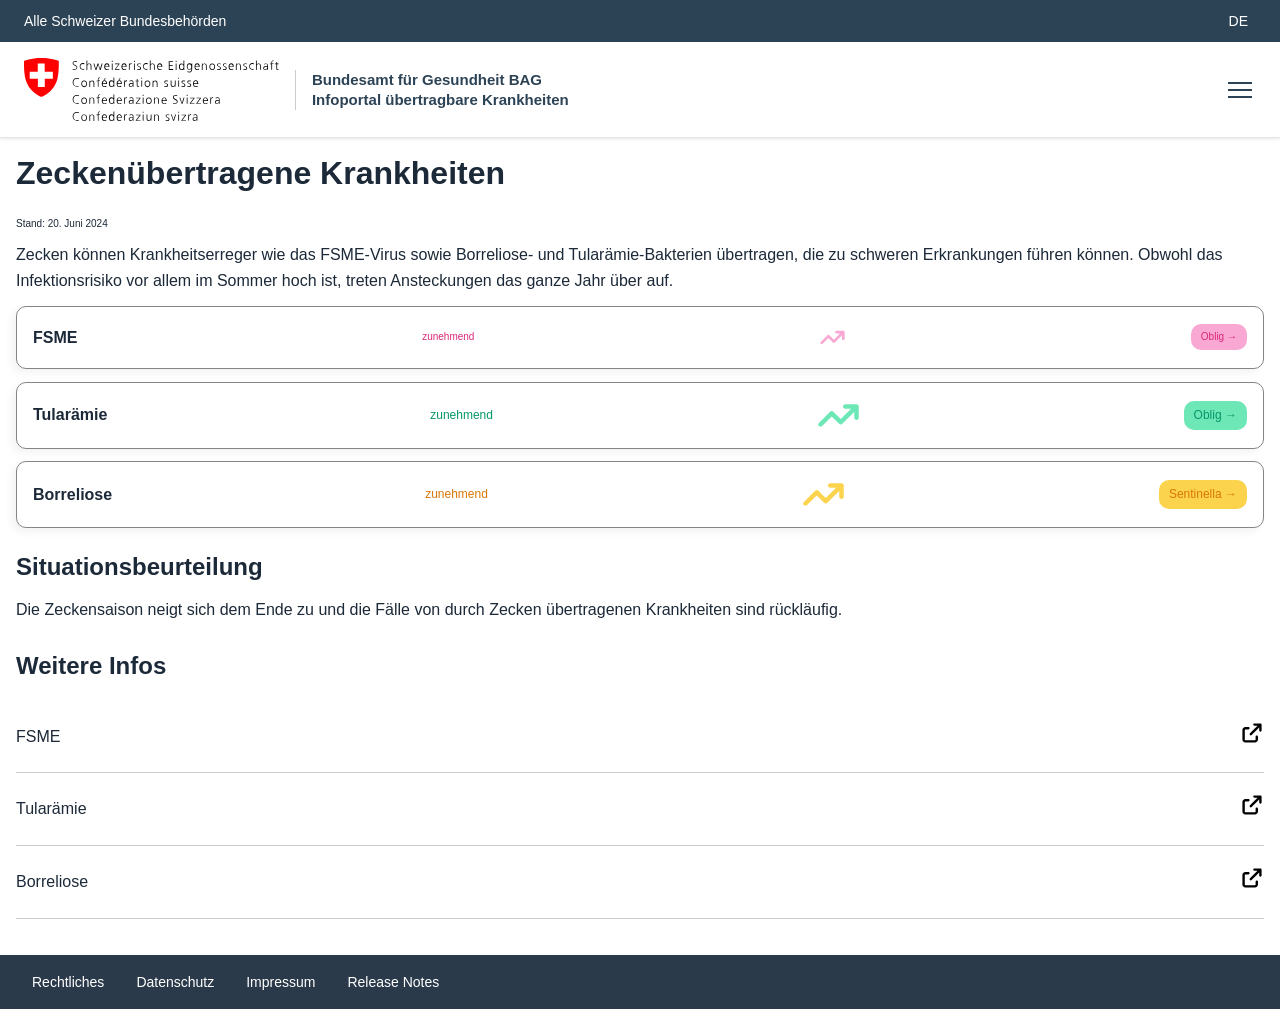
==== docs/index.html @ 5df4f05d "änderungen klassen wegen Schriftgrössen Titel etc." ====
<!doctype html>
<html lang="en">
  <head>
    <meta charset="UTF-8" />
    <meta name="viewport" content="width=device-width, initial-scale=1.0" />
    <title>BAG-Infoportal übertragbare Krankheiten</title>
    <link rel="stylesheet" href="style.css" />

    <script src="js/p5.min.js"></script>
    <script src="js/d3.min.js"></script>
    
  </head>
  <body>
  <header class="site-header">
    <!-- Dunkelblaue obere Leiste -->
    <div class="top-bar">
      <div class="top-bar-left">
        <span>Alle Schweizer Bundesbehörden</span>
        <i class="fa-solid fa-chevron-down"></i>
      </div>
      <div class="top-bar-right">
        <span>DE</span>
        <i class="fa-solid fa-chevron-down"></i>
      </div>
    </div>

    <!-- Weiße Haupt-Headerleiste -->
    <div class="main-bar">
      <a href="#" class="brand-container">
       <img src="SVG/BundLogo.svg" alt="Bundeslogo" class="logo-desktop"/>
      <img src="SVG/BundLogo-mobile.svg" alt="Bundeslogo" class="logo-mobile"/>
        <div class="brand-divider"></div>

       <div class="brand-text">
  <span class="brand-title">
    <span class="full-text">Bundesamt für Gesundheit BAG</span>
    <span class="short-text">BAG</span>
  </span>
  <span class="brand-subtitle">
    <span class="full-text">Infoportal übertragbare Krankheiten</span>
    <span class="short-text">IDD</span>
  </span>
</div>
      </a>

      <!-- Menü-Button (Burger-Icon) -->
      <button class="menu-button" aria-label="Menü öffnen">
        <i class="fa-solid fa-bars"></i>
      </button>
    </div>
  </header>

  <!-- Hauptinhalt -->
  <section class="Hauptinhalt">
    <div class="Titel">
      Zeckenübertragene Krankheiten
    </div>

      <span class="Label">Stand: 20. Juni 2024</span>
<!-- 1.> Abschnitt Zeckentext-->
      <div>
        <p>
          Zecken können Krankheitserreger wie das FSME-Virus sowie Borreliose-
          und Tularämie-Bakterien übertragen, die zu schweren Erkrankungen
          führen können. Obwohl das Infektionsrisiko vor allem im Sommer hoch
          ist, treten Ansteckungen das ganze Jahr über auf.
        </p>
</div>

<!-- Buttons für die Krankheiten -->
<div class="Buttons-Krankheiten">
  
<!-- BUTTON 1: FSME -->
<div 
  class="ButtonsK"
  onclick="window.location.href='FSME.html'"
>

  <div class="Lauftext-bold">
    FSME
  </div>

  <div class="Bennenung-Trend-FSME">
    zunehmend
  </div>

 <div class="Trend-Icon-FSME">
  <svg xmlns="http://www.w3.org/2000/svg" viewBox="0 0 640 640" fill="currentColor" class="trend-arrow">
    <path d="M416 224C398.3 224 384 209.7 384 192C384 174.3 398.3 160 416 160L576 160C593.7 160 608 174.3 608 192L608 352C608 369.7 593.7 384 576 384C558.3 384 544 369.7 544 352L544 269.3L374.6 438.7C362.1 451.2 341.8 451.2 329.3 438.7L224 333.3L86.6 470.6C74.1 483.1 53.8 483.1 41.3 470.6C28.8 458.1 28.8 437.8 41.3 425.3L201.3 265.3C213.8 252.8 234.1 252.8 246.6 265.3L352 370.7L498.7 224L416 224z"/>
  </svg>
</div>

  <!-- Kleiner Button für externes Meldesystem -->
  <a
    href="https://www.idd.bag.admin.ch/de/survey-systems/oblig"
    target="_blank"
    class="Meldesystem-FSME"
    onclick="event.stopPropagation();"
  >
    <span>Oblig</span>
    <span class="Pfeil">→</span>
  </a>

</div>

<!-- Button 2: Tularämie -->

<div 
  class="ButtonsK"
  onclick="window.location.href='Tularaemie.html'"
>

  <div class="Lauftext-bold">
    Tularämie
  </div>

  <div class="Bennenung-Trend-Tularaemie">
    zunehmend
  </div>

 <div class="Trend-Icon-Tularaemie">
  <svg xmlns="http://www.w3.org/2000/svg" viewBox="0 0 640 640" fill="currentColor" class="trend-arrow">
    <path d="M416 224C398.3 224 384 209.7 384 192C384 174.3 398.3 160 416 160L576 160C593.7 160 608 174.3 608 192L608 352C608 369.7 593.7 384 576 384C558.3 384 544 369.7 544 352L544 269.3L374.6 438.7C362.1 451.2 341.8 451.2 329.3 438.7L224 333.3L86.6 470.6C74.1 483.1 53.8 483.1 41.3 470.6C28.8 458.1 28.8 437.8 41.3 425.3L201.3 265.3C213.8 252.8 234.1 252.8 246.6 265.3L352 370.7L498.7 224L416 224z"/>
  </svg>
</div>

  <!-- Kleiner Button für externes Meldesystem -->
  <a
    href="https://www.idd.bag.admin.ch/de/survey-systems/oblig"
    target="_blank"
    class="Meldesystem-Tularaemie"
    onclick="event.stopPropagation();"
  >
    <span>Oblig</span>
    <span class="Pfeil">→</span>
  </a>



</div>
<!-- Button 3: Borreliose -->
<div 
  class="ButtonsK"
  onclick="window.location.href='FSME.html'"
>

  <div class="Lauftext-bold">
    Borreliose
  </div>

  <div class="Bennenung-Trend-Borreliose"">
    zunehmend
  </div>

 <div class="Trend-Icon-Borreliose">
  <svg xmlns="http://www.w3.org/2000/svg" viewBox="0 0 640 640" fill="currentColor" class="trend-arrow">
    <path d="M416 224C398.3 224 384 209.7 384 192C384 174.3 398.3 160 416 160L576 160C593.7 160 608 174.3 608 192L608 352C608 369.7 593.7 384 576 384C558.3 384 544 369.7 544 352L544 269.3L374.6 438.7C362.1 451.2 341.8 451.2 329.3 438.7L224 333.3L86.6 470.6C74.1 483.1 53.8 483.1 41.3 470.6C28.8 458.1 28.8 437.8 41.3 425.3L201.3 265.3C213.8 252.8 234.1 252.8 246.6 265.3L352 370.7L498.7 224L416 224z"/>
  </svg>
</div>

  <!-- Kleiner Button für externes Meldesystem -->
  <a
    href="https://www.idd.bag.admin.ch/de/survey-systems/sentinella"
    target="_blank"
    class="Meldesystem-Borreliose"
    onclick="event.stopPropagation();"
  >
    <span>Sentinella</span>
    <span class="Pfeil">→</span>
  </a>


</div>
     

      <!-- 2. Abschnitt Situationsbeurteilung -->
<section>
        <div class="Untertitel">Situationsbeurteilung</div>
         <p>
          Die Zeckensaison neigt sich dem Ende zu und die Fälle von durch Zecken übertragenen Krankheiten sind rückläufig.
        </p>
      </section>
 <div class="Untertitel">Weitere Infos</div>
      <!-- 3. Abschnitt Weitere Infos -->
      <section id="content">
      
      <a href="https://www.bag.admin.ch/de/fruehsommer-meningoenzephalitis-fsme">
  <div class="KrankheitLink">
    <div>FSME</div>
    <div>  <svg viewBox="0 0 640 640">
        <path d="M384 64C366.3 64 352 78.3 352 96C352 113.7 366.3 128 384 128L466.7 128L265.3 329.4C252.8 341.9 252.8 362.2 265.3 374.7C277.8 387.2 298.1 387.2 310.6 374.7L512 173.3L512 256C512 273.7 526.3 288 544 288C561.7 288 576 273.7 576 256L576 96C576 78.3 561.7 64 544 64L384 64zM144 160C99.8 160 64 195.8 64 240L64 496C64 540.2 99.8 576 144 576L400 576C444.2 576 480 540.2 480 496L480 416C480 398.3 465.7 384 448 384C430.3 384 416 398.3 416 416L416 496C416 504.8 408.8 512 400 512L144 512C135.2 512 128 504.8 128 496L128 240C128 231.2 135.2 224 144 224L224 224C241.7 224 256 209.7 256 192C256 174.3 241.7 160 224 160L144 160z"/>
    </svg></div>
  </div>
</a>

<div class="Trennlinie"></div>

        <a href="https://www.bag.admin.ch/de/tularaemie-hasenpest">
  <div class="KrankheitLink">
    <div>Tularämie</div>
    <div>  <svg viewBox="0 0 640 640">
        <path d="M384 64C366.3 64 352 78.3 352 96C352 113.7 366.3 128 384 128L466.7 128L265.3 329.4C252.8 341.9 252.8 362.2 265.3 374.7C277.8 387.2 298.1 387.2 310.6 374.7L512 173.3L512 256C512 273.7 526.3 288 544 288C561.7 288 576 273.7 576 256L576 96C576 78.3 561.7 64 544 64L384 64zM144 160C99.8 160 64 195.8 64 240L64 496C64 540.2 99.8 576 144 576L400 576C444.2 576 480 540.2 480 496L480 416C480 398.3 465.7 384 448 384C430.3 384 416 398.3 416 416L416 496C416 504.8 408.8 512 400 512L144 512C135.2 512 128 504.8 128 496L128 240C128 231.2 135.2 224 144 224L224 224C241.7 224 256 209.7 256 192C256 174.3 241.7 160 224 160L144 160z"/>
    </svg></div>
  </div>
</a>

        <div class="Trennlinie"></div>


        <a href="https://www.bag.admin.ch/de/borreliose">
  <div class="KrankheitLink">
    <div>Borreliose</div>
    <div>  <svg viewBox="0 0 640 640">
        <path d="M384 64C366.3 64 352 78.3 352 96C352 113.7 366.3 128 384 128L466.7 128L265.3 329.4C252.8 341.9 252.8 362.2 265.3 374.7C277.8 387.2 298.1 387.2 310.6 374.7L512 173.3L512 256C512 273.7 526.3 288 544 288C561.7 288 576 273.7 576 256L576 96C576 78.3 561.7 64 544 64L384 64zM144 160C99.8 160 64 195.8 64 240L64 496C64 540.2 99.8 576 144 576L400 576C444.2 576 480 540.2 480 496L480 416C480 398.3 465.7 384 448 384C430.3 384 416 398.3 416 416L416 496C416 504.8 408.8 512 400 512L144 512C135.2 512 128 504.8 128 496L128 240C128 231.2 135.2 224 144 224L224 224C241.7 224 256 209.7 256 192C256 174.3 241.7 160 224 160L144 160z"/>
    </svg></div>
  </div>
</a>

        <div class="Trennlinie"></div>
      </section>

</section>

<footer class="footer">
  <span>Rechtliches</span>
  <span>Datenschutz</span>
  <span>Impressum</span>
  <span>Release Notes</span>
</footer>

  </body>
</html>
---- docs/style.css ----
:root {
  --schriftfarbe-bag: #1c2938;
  --schriftfarbe-bag-link: #4c1d95;
  --farbe-fsme: #db2777;
  --farbe-fsme-hell: #f9a8d4;
  --farbe-tularaemie: #059669;
  --farbe-tularaemie-hell: #6ee7b7;
  --farbe-borreliose: #d97706;
  --farbe-borreliose-hell: #fcd34d;
}

* {
  box-sizing: border-box;
}

body {
  font-family: noto-sans, sans-serif;
  margin: 0rem;
  padding: 0;
  color: #1c2938;
  background-color: #ffffff;
  text-decoration: none;
  line-height: 1.6;
}
.Hauptinhalt {
  margin: 1rem;
}

.Titel {
  font-size: 2rem;
  font-weight: bold;
  color: var(--schriftfarbe-bag);
  margin-bottom: 1rem;
  margin-top: 1rem;
  line-height: 1.2;
}

.Untertitel {
  font-size: 1.5rem;
  font-weight: bold;
  color: var(--schriftfarbe-bag);
  margin-bottom: 1rem;
  margin-top: 1rem;
  line-height: 1.2;
}
p {
  font-size: 1rem;
  color: var(--schriftfarbe-bag);
  margin-top: 0.5rem;
  margin-bottom: 0.5rem;
  line-height: 1.6;
}

.Lauftext-bold {
  font-size: 1rem;
  font-weight: bold;
  color: var(--schriftfarbe-bag);
  margin-top: 0.5rem;
  margin-bottom: 0.5rem;
}

.Label {
  font-size: 0.625rem;
  color: var(--schriftfarbe-bag);
  margin-top: 0.5rem;
  margin-bottom: 0.5rem;
}

.Untertitel-row {
  display: flex;
  align-items: center;
  gap: 10px;
  margin-top: 1rem;
}

.site-header {
  display: contents;
}

/* --- TOP BAR (Dunkelblau) --- */
.top-bar {
  background-color: #2c4356; /* Schweizer Bund-Dunkelblau */
  color: #ffffff;
  padding: 10px 24px;
  display: flex;
  justify-content: space-between;
  align-items: center;
  font-size: 14px;
}

.top-bar-left,
.top-bar-right {
  display: flex;
  align-items: center;
  cursor: pointer;
  user-select: none;
}

.top-bar-left:hover,
.top-bar-right:hover {
  opacity: 0.9;
}

.top-bar span {
  margin-right: 8px;
}

.top-bar i {
  font-size: 12px;
}

/* --- MAIN NAVIGATION BAR (Weiss) --- */
.main-bar {
  position: sticky;
  top: 0;
  z-index: 20;
  width: 100%;
  display: flex;
  justify-content: space-between;
  align-items: center;
  padding: 16px 24px;
  background-color: #ffffff;
  border-bottom: 1px solid #e5e5e5;
  box-shadow: 0 1px 3px rgba(0, 0, 0, 0.1);
}

.brand-container {
  display: flex;
  align-items: center;
  text-decoration: none;
  color: #2c4356;
}

.brand-container img {
  height: 7vh;
}

/* Standard (Desktop): Mobile-Logo ausblenden */
.logo-mobile {
  display: none;
}

.logo-desktop {
  display: block; /* oder inline-block */
}

/* Mobile Ansicht (unter 768px) */
@media (max-width: 768px) {
  .logo-desktop {
    display: none; /* Desktop-Logo ausblenden */
  }

  .logo-mobile {
    display: block; /* Mobile-Logo einblenden */
  }
}

/* Trennlinie neben dem Wappen */
.brand-divider {
  width: 1px;
  height: 40px;
  background-color: #cccccc;
  margin: 0 16px;
}

/* Textbereich (Titel & Untertitel) */
.brand-text {
  display: flex;
  flex-direction: column;
}

.brand-title {
  font-weight: 700;
  font-size: 15px;
  line-height: 1.2;
  color: #2c4356;
}

.brand-subtitle {
  font-weight: 700;
  font-size: 15px;
  line-height: 1.2;
  color: #2c4356;
  margin-top: 2px;
}

/* Standard (Desktop): Kurzer Text ist versteckt */
.short-text {
  display: none;
}

/* Mobile Ansicht (z.B. Bildschirmbreite bis 768px) */
@media (max-width: 768px) {
  .full-text {
    display: none; /* Langer Text wird ausgeblendet */
  }

  .short-text {
    display: inline; /* Kurzer Text wird eingeblendet */
  }
}

/* Hamburger Menü Icon */
.menu-button {
  background: none;
  border: none;
  cursor: pointer;
  color: #2c4356;
  font-size: 24px;
  padding: 4px;
  display: flex;
  align-items: center;
  justify-content: center;
}

.menu-button:hover {
  opacity: 0.7;
}

.menu-button i {
  display: block;
  position: relative;
  width: 24px;
  height: 2px;
  background-color: currentColor;
  font-size: 0;
}

.menu-button i::before,
.menu-button i::after {
  content: "";
  position: absolute;
  left: 0;
  width: 24px;
  height: 2px;
  background-color: currentColor;
}

.menu-button i::before {
  top: -7px;
}

.menu-button i::after {
  top: 7px;
}

/* Responsive Anpassung für kleinere Bildschirme */
@media (max-width: 600px) {
  .top-bar {
    font-size: 12px;
    padding: 8px 12px;
  }

  .main-bar {
    padding: 12px;
  }

  .brand-title,
  .brand-subtitle {
    font-size: 13px;
  }

  .brand-divider {
    margin: 0 10px;
    height: 32px;
  }

  .navigation-top {
    top: calc(7vh + 24px);
  }
}

.Buttons-Krankheiten {
  display: flex;
  flex-direction: column; /* Vertikale Ausrichtung (untereinander) */
  gap: 0.5vh; /* Abstand zwischen den einzelnen Buttons */
}

/* Button: Ordnet die divs INNERHALB des Buttons NEBENEINANDER an */
.ButtonsK {
  display: flex; /* Nebeneinander für die Inhalte im Button */
  flex-direction: row;
  align-items: center; /* Vertikal zentrieren */
  justify-content: space-between; /* Abstand zwischen den Elementen */

  padding: 10px 16px;
  margin-bottom: 0.25rem;
  margin-top: 0.25rem;
  cursor: pointer;
  border: 0.5px solid #858585;
  background-color: #ffffff;
  border-radius: 10px;
  box-shadow: -4px 4px 10px 0 rgba(0, 0, 0, 0.05);
  transition:
    background-color 0.3s ease,
    box-shadow 0.3s ease; /* Sanfte Animation beim Hover */
}

.ButtonsK:hover {
  background-color: #f0f0f0; /* Hellerer Hintergrund beim Hover */
  box-shadow: -4px 4px 15px 0 rgba(0, 0, 0, 0.1); /* Leicht verstärkter Schatten beim Hover */
}

.Bennenung-Trend-FSME {
  color: var(--farbe-fsme);
  font-size: 0.625rem;
}

.Trend-Icon-FSME {
  color: var(--farbe-fsme-hell);
  height: 3vh;
  width: 3vh;
}

.Meldesystem-FSME {
  color: var(--farbe-fsme);
  font-size: 0.625rem;
  background-color: var(--farbe-fsme-hell);
  border-radius: 10px;
  padding: 5px 10px;
  border: none;
  cursor: pointer;
  transition: transform 0.3s ease; /* Sanfte Animation beim Hover */
}

.Meldesystem-FSME:hover {
  transform: scale(1.05); /* Vergrößert den Button leicht beim Hover */
}

.Krankheit-Tularaemie {
  color: schriftfarbe-bag;
  font-weight: bold;
}

.Bennenung-Trend-Tularaemie {
  color: var(--farbe-tularaemie);
  font-weight: lighter;
  font-size: 0.75rem;
}

.Trend-Icon-Tularaemie {
  color: var(--farbe-tularaemie-hell);
  height: 5vh;
  width: 5vh;
}

.Meldesystem-Tularaemie {
  color: var(--farbe-tularaemie);
  font-weight: lighter;
  font-size: 0.75rem;
  background-color: var(--farbe-tularaemie-hell);
  border-radius: 10px;
  padding: 5px 10px;
  border: none;
  cursor: pointer;
  transition: transform 0.3s ease; /* Sanfte Animation beim Hover */
}

.Meldesystem-Tularaemie:hover {
  transform: scale(1.05); /* Vergrößert den Button leicht beim Hover */
}

.Krankheit-Borreliose {
  color: schriftfarbe-bag;
  font-weight: bold;
}

.Bennenung-Trend-Borreliose {
  color: var(--farbe-borreliose);
  font-weight: lighter;
  font-size: 0.75rem;
}

.Trend-Icon-Borreliose {
  color: var(--farbe-borreliose-hell);
  height: 5vh;
  width: 5vh;
}

.Meldesystem-Borreliose {
  color: var(--farbe-borreliose);
  font-weight: lighter;
  font-size: 0.75rem;
  background-color: var(--farbe-borreliose-hell);
  border-radius: 10px;
  padding: 5px 10px;
  border: none;
  cursor: pointer;
  transition: transform 0.3s ease; /* Sanfte Animation beim Hover */
}

.Meldesystem-Borreliose:hover {
  transform: scale(1.05); /* Vergrößert den Button leicht beim Hover */
}

#content {
  margin-top: 20px;
  padding: 0px;
  /*background-color: #ffffff;*/
  /* border: 1px solid #ccc;*/
  border-radius: 6px;
}

#contentInfos {
  margin-top: 20px;
  padding: 10px;
  background-color: #ffffff;
  border: 1px solid #ccc;
  border-radius: 6px;
}

.KrankheitLink {
  color: #1c2938;
  display: flex;
  align-items: center;
  justify-content: space-between;
  transition: transform 0.3s ease;
}

.KrankheitLink:hover {
  font-weight: bold;
  transform: scale(1.01); /* Vergrößert den Link leicht beim Hover */
}

a {
  text-decoration: none;
  color: inherit; /* Erbt die Farbe des übergeordneten Elements */
}

.KrankheitLink svg {
  width: 24px;
  height: 24px;
  color: var(--schriftfarbe-bag-link); /* Standardfarbe für das SVG */
}

.Trennlinie {
  border-top: 1px solid #ccc;
  margin: 20px 0;
}

.TitelButton {
  font-size: 1.2rem;
  font-weight: bold;
  color: aqua;
}

.footer {
  background-color: #2b3a4a; /* Dunkelblau/Grau wie auf dem Bild */
  color: #ffffff; /* Weiße Schrift */
  display: flex;
  flex-wrap: wrap;
  justify-content: flex-start; /* Oder 'center' für mittige Ausrichtung */
  gap: 32px; /* Abstand zwischen den Texten */
  padding: 16px 32px; /* Innenabstand oben/unten und links/rechts */
  font-family: sans-serif;
  font-size: 14px;
}

.navigation-top {
  position: sticky;
  top: 80px;
  z-index: 10;
  background-color: #ffffff;
  color: var(--schriftfarbe-bag);
  box-shadow: 0px 8px 10px -5px rgba(188, 185, 185, 0.3);
  padding: 10px 24px;
  margin-left: -1rem;
  margin-right: -1rem;
  display: flex;
  justify-content: space-between;
  align-items: center;
  font-size: 1rem;
  cursor: pointer;
}

.navigation-top svg {
  width: 24px;
  height: 24px;
  rotate: -90deg; /* Dreht den Pfeil um 90 Grad */
  color: var(--schriftfarbe-bag);
}

.FSME-active {
  display: flex;
  gap: 16px;
  color: var(--farbe-fsme);
  padding: 10px 20px;
  border-bottom: 2px solid var(--farbe-fsme);
}

.Tularaemie-active {
  display: flex;
  gap: 16px;
  color: var(--farbe-tularaemie);
  padding: 10px 20px;
  border-bottom: 2px solid var(--farbe-tularaemie);
}

.Borreliose-active {
  display: flex;
  gap: 16px;
  color: var(--farbe-borreliose);
  padding: 10px 20px;
  border-bottom: 2px solid var(--farbe-borreliose);
}

.Linkkrankheit {
  text-decoration: none;
  transition: color 0.3s ease;
}

.Link {
  color: var(--schriftfarbe-bag-link);
  text-decoration: underline;
  transition: color 0.3s ease;
}

.Link:hover {
  transform: scale(1.05); /* Vergrößert den Link leicht beim Hover */
}
/* Container-Kiste */
.info-box {
  display: flex; /* Bringt Bild und Text nebeneinander */
  align-items: center; /* Zentriert Bild und Text vertikal */
  gap: 20px; /* Abstand zwischen Bild und Text */
  font-family: Arial, sans-serif;
  max-width: 500px; /* Maximale Breite der Box */
  padding-top: 20px;
}

/* Bild-Bereich links */
.info-box-image svg {
  width: 30px; /* Anpassen nach Bedarf */
  height: 30px;
  color: var(--farbe-fsme); /* Farbe für das SVG */
  fill: currentColor;
  align-self: flex-start; /* Bild oben ausrichten */
  object-fit: cover;
  border-radius: 4px; /* Leichte Abrundung der Ecken */
  padding: 10px; /* Innenabstand für das Bild */

  display: block;
}

.info-box-image.bg-color-fsme {
  background-color: var(--farbe-fsme-hell); /* Pink */
  border-radius: 4px;
}

.info-box-image.bg-color-tularaemie {
  background-color: var(--farbe-tularaemie); /* Lila */
  border-radius: 4px;
}
.info-box-image.bg-color-borreliose {
  background-color: var(--farbe-borreliose); /* Rosa */
  border-radius: 4px;
}

/* Text-Bereich rechts */
.info-box-content {
  display: flex;
  flex-direction: column; /* Ordnet die 3 Textzeilen untereinander an */
  gap: 4px; /* Abstand zwischen den Textzeilen */
}

/* Zeile 1: Kategoriestext (grau & klein) */
.info-box-content .category {
  font-size: 14px;
  color: #999999;
}

/* Zeile 2: Titel (fett & dunkel) */
.info-box-content .title {
  margin: 0; /* Standart-Abstände des h3 entfernen */
  font-size: 20px;
  font-weight: bold;
  color: #1a2b3c;
}

/* Zeile 3: Beschreibungstext */
.info-box-content .description {
  margin: 0; /* Standart-Abstände des p entfernen */
  font-size: 14px;
  color: #333333;
}

#c_Radial_FSME {
  border: 1px solid magenta;
  width: 350px;
  height: 400px;
}

#c_Karte_FSME {
  border: 1px solid magenta;
  width: 350px;
  height: 680px;
}

#c_AgeGroup_FSME {
  border: 1px solid magenta;
  width: 350px;
  height: 420px;
}

.canvas-full-width {
  box-sizing: border-box;
  width: calc(100% + 2rem);
  margin-left: -1rem;
  margin-right: -1rem;
}

/* Keep every content section inside the page margins on small screens. */
@media (max-width: 600px) {
  .top-bar {
    margin-inline: 0;
  }

  .main-bar {
    width: 100%;
    margin-inline: 0;
  }

  .navigation-top {
    width: calc(100% + 2rem);
    margin-left: -1rem;
    margin-right: -1rem;
  }

  .canvas-full-width {
    width: 100%;
    margin-inline: 0;
  }

  #c_Radial_FSME,
  #c_Karte_FSME,
  #c_AgeGroup_FSME {
    width: 100%;
    max-width: 350px;
  }
}

.canvas-full-width canvas {
  display: block;
  margin: 0 auto;
}

/* style the AGEGROUP slider */
#c_AgeGroup_FSME {
  position: relative;
}

/* position and style the slider */
#c_AgeGroup_FSME input[type="range"] {
  position: absolute;
  left: 35px;
  top: 365px;
  width: 280px;
  height: 5px;
  margin: 0;

  appearance: none;
  -webkit-appearance: none;

  background: #dce5e9;
  border-radius: 5px;
  outline: none;
}

/* style the slider button */
#c_AgeGroup_FSME input[type="range"]::-webkit-slider-thumb {
  appearance: none;
  -webkit-appearance: none;
  width: 18px;
  height: 18px;
  background: #be185d;
  border-radius: 50%;
  cursor: pointer;
}

#c_AgeGroup_FSME input[type="range"]::-moz-range-thumb {
  width: 18px;
  height: 18px;
  background: #be185d;
  border: none;
  border-radius: 50%;
  cursor: pointer;
}

/* style the KARTE slider */
#c_Karte_FSME {
  position: relative;
}

/* position and style the slider */
#c_Karte_FSME input[type="range"] {
  position: absolute;
  left: 35px;
  top: 395px;
  width: 280px;
  height: 5px;
  margin: 0;
  z-index: 0;

  appearance: none;
  -webkit-appearance: none;

  background: #dce5e9;
  border-radius: 5px;
  outline: none;
}

/* style the slider button */
#c_Karte_FSME input[type="range"]::-webkit-slider-thumb {
  appearance: none;
  -webkit-appearance: none;
  width: 18px;
  height: 18px;
  background: #be185d;
  border-radius: 50%;
  cursor: pointer;
}

#c_Karte_FSME input[type="range"]::-moz-range-thumb {
  width: 18px;
  height: 18px;
  background: #0a3c6e;
  border: none;
  border-radius: 50%;
  cursor: pointer;
}

/* hide the lil-gui panel, the year buttons in the chart are used instead */
.lil-gui {
  display: none;
}

.Zeckenbutton {
  display: flex;
  align-items: center;
  justify-content: center;
  border: 0.5px solid rgba(255, 255, 255, 0);
  background-color: #ffffff00;
  border-radius: 10px;
}

.Zeckenbutton:hover {
  transform: scale(1.05); /* Vergrößert den Button leicht beim Hover */
  transition: transform 0.3s ease; /* Sanfte Animation beim Hover */
}

.Zeckenbutton svg {
  width: 130px;
  height: 130px;
}
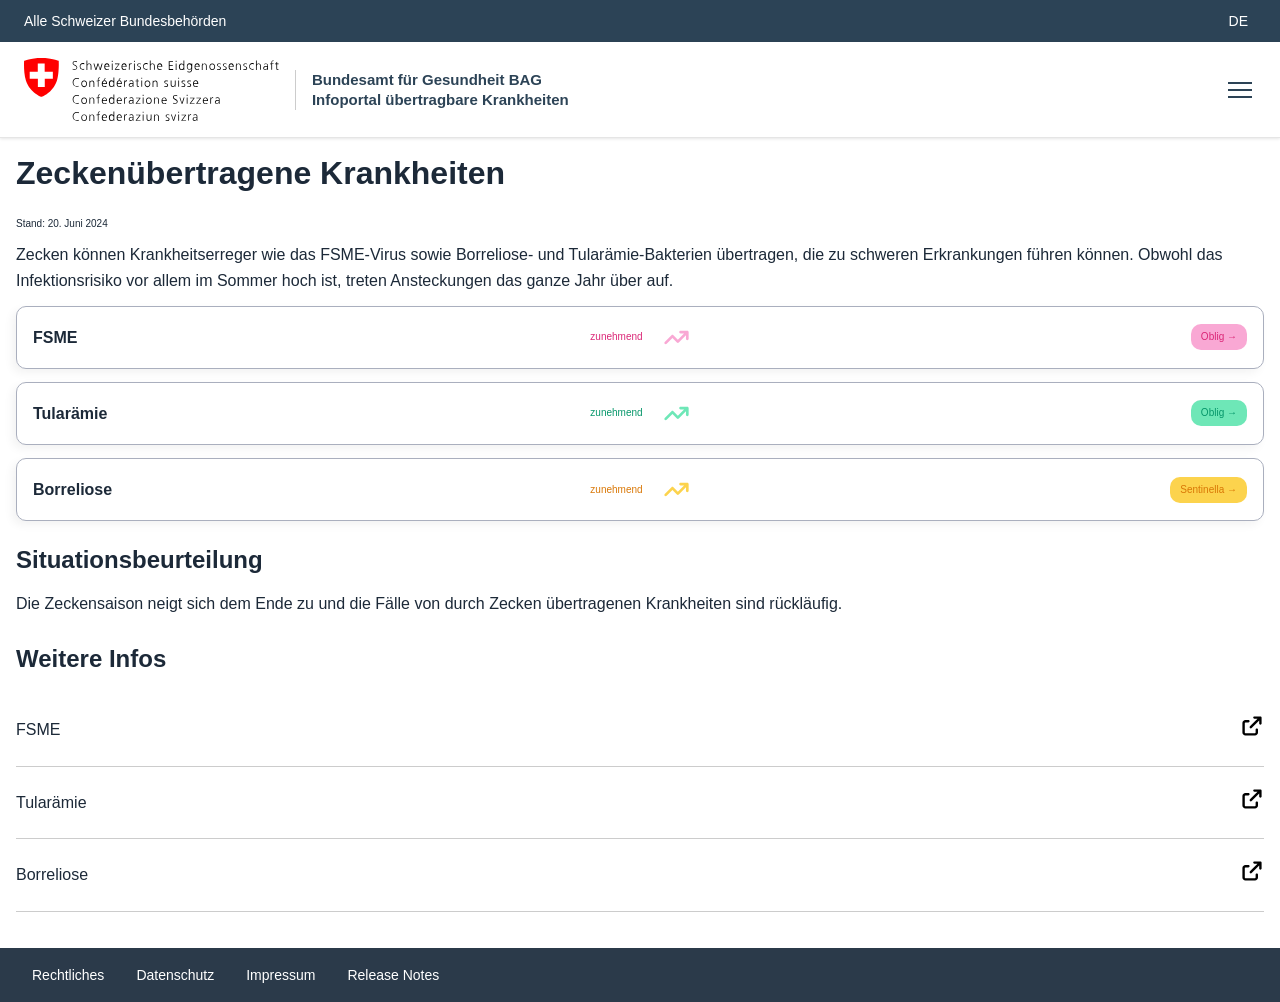
==== commit ecc38a2f: "Buttons Startseite alliniert" ====
--- a/docs/index.html
+++ b/docs/index.html
@@ -80,15 +80,16 @@
     FSME
   </div>
 
-  <div class="Bennenung-Trend-FSME">
-    zunehmend
-  </div>
-
+  <div class="Trendbereich">
+    <div class="Bennenung-Trend-FSME">
+      zunehmend
+    </div>
  <div class="Trend-Icon-FSME">
   <svg xmlns="http://www.w3.org/2000/svg" viewBox="0 0 640 640" fill="currentColor" class="trend-arrow">
     <path d="M416 224C398.3 224 384 209.7 384 192C384 174.3 398.3 160 416 160L576 160C593.7 160 608 174.3 608 192L608 352C608 369.7 593.7 384 576 384C558.3 384 544 369.7 544 352L544 269.3L374.6 438.7C362.1 451.2 341.8 451.2 329.3 438.7L224 333.3L86.6 470.6C74.1 483.1 53.8 483.1 41.3 470.6C28.8 458.1 28.8 437.8 41.3 425.3L201.3 265.3C213.8 252.8 234.1 252.8 246.6 265.3L352 370.7L498.7 224L416 224z"/>
   </svg>
-</div>
+ </div>
+  </div>
 
   <!-- Kleiner Button für externes Meldesystem -->
   <a
@@ -114,15 +115,16 @@
     Tularämie
   </div>
 
-  <div class="Bennenung-Trend-Tularaemie">
-    zunehmend
-  </div>
-
+  <div class="Trendbereich">
+    <div class="Bennenung-Trend-Tularaemie">
+      zunehmend
+    </div>
  <div class="Trend-Icon-Tularaemie">
   <svg xmlns="http://www.w3.org/2000/svg" viewBox="0 0 640 640" fill="currentColor" class="trend-arrow">
     <path d="M416 224C398.3 224 384 209.7 384 192C384 174.3 398.3 160 416 160L576 160C593.7 160 608 174.3 608 192L608 352C608 369.7 593.7 384 576 384C558.3 384 544 369.7 544 352L544 269.3L374.6 438.7C362.1 451.2 341.8 451.2 329.3 438.7L224 333.3L86.6 470.6C74.1 483.1 53.8 483.1 41.3 470.6C28.8 458.1 28.8 437.8 41.3 425.3L201.3 265.3C213.8 252.8 234.1 252.8 246.6 265.3L352 370.7L498.7 224L416 224z"/>
   </svg>
-</div>
+ </div>
+  </div>
 
   <!-- Kleiner Button für externes Meldesystem -->
   <a
@@ -148,15 +150,16 @@
     Borreliose
   </div>
 
-  <div class="Bennenung-Trend-Borreliose"">
-    zunehmend
-  </div>
-
+  <div class="Trendbereich">
+    <div class="Bennenung-Trend-Borreliose">
+      zunehmend
+    </div>
  <div class="Trend-Icon-Borreliose">
   <svg xmlns="http://www.w3.org/2000/svg" viewBox="0 0 640 640" fill="currentColor" class="trend-arrow">
     <path d="M416 224C398.3 224 384 209.7 384 192C384 174.3 398.3 160 416 160L576 160C593.7 160 608 174.3 608 192L608 352C608 369.7 593.7 384 576 384C558.3 384 544 369.7 544 352L544 269.3L374.6 438.7C362.1 451.2 341.8 451.2 329.3 438.7L224 333.3L86.6 470.6C74.1 483.1 53.8 483.1 41.3 470.6C28.8 458.1 28.8 437.8 41.3 425.3L201.3 265.3C213.8 252.8 234.1 252.8 246.6 265.3L352 370.7L498.7 224L416 224z"/>
   </svg>
-</div>
+ </div>
+  </div>
 
   <!-- Kleiner Button für externes Meldesystem -->
   <a
--- a/docs/style.css
+++ b/docs/style.css
@@ -278,22 +278,36 @@
 
 /* Button: Ordnet die divs INNERHALB des Buttons NEBENEINANDER an */
 .ButtonsK {
-  display: flex; /* Nebeneinander für die Inhalte im Button */
-  flex-direction: row;
+  display: grid;
+  grid-template-columns: minmax(0, 1fr) auto minmax(0, 1fr);
   align-items: center; /* Vertikal zentrieren */
-  justify-content: space-between; /* Abstand zwischen den Elementen */
-
+  column-gap: 10px;
   padding: 10px 16px;
   margin-bottom: 0.25rem;
   margin-top: 0.25rem;
   cursor: pointer;
-  border: 0.5px solid #858585;
+  border: 0.1px solid rgba(170, 175, 190, 100);
   background-color: #ffffff;
   border-radius: 10px;
   box-shadow: -4px 4px 10px 0 rgba(0, 0, 0, 0.05);
   transition:
     background-color 0.3s ease,
     box-shadow 0.3s ease; /* Sanfte Animation beim Hover */
+}
+
+.ButtonsK .Lauftext-bold {
+  min-width: 0;
+}
+
+.ButtonsK .Trendbereich {
+  display: flex;
+  align-items: center;
+  gap: 20px;
+  justify-self: center;
+}
+
+.ButtonsK > a {
+  justify-self: end;
 }
 
 .ButtonsK:hover {
@@ -327,27 +341,20 @@
   transform: scale(1.05); /* Vergrößert den Button leicht beim Hover */
 }
 
-.Krankheit-Tularaemie {
-  color: schriftfarbe-bag;
-  font-weight: bold;
-}
-
 .Bennenung-Trend-Tularaemie {
   color: var(--farbe-tularaemie);
-  font-weight: lighter;
-  font-size: 0.75rem;
+  font-size: 0.625rem;
 }
 
 .Trend-Icon-Tularaemie {
   color: var(--farbe-tularaemie-hell);
-  height: 5vh;
-  width: 5vh;
+  height: 3vh;
+  width: 3vh;
 }
 
 .Meldesystem-Tularaemie {
   color: var(--farbe-tularaemie);
-  font-weight: lighter;
-  font-size: 0.75rem;
+  font-size: 0.625rem;
   background-color: var(--farbe-tularaemie-hell);
   border-radius: 10px;
   padding: 5px 10px;
@@ -360,27 +367,20 @@
   transform: scale(1.05); /* Vergrößert den Button leicht beim Hover */
 }
 
-.Krankheit-Borreliose {
-  color: schriftfarbe-bag;
-  font-weight: bold;
-}
-
 .Bennenung-Trend-Borreliose {
   color: var(--farbe-borreliose);
-  font-weight: lighter;
-  font-size: 0.75rem;
+  font-size: 0.625rem;
 }
 
 .Trend-Icon-Borreliose {
   color: var(--farbe-borreliose-hell);
-  height: 5vh;
-  width: 5vh;
+  height: 3vh;
+  width: 3vh;
 }
 
 .Meldesystem-Borreliose {
   color: var(--farbe-borreliose);
-  font-weight: lighter;
-  font-size: 0.75rem;
+  font-size: 0.625rem;
   background-color: var(--farbe-borreliose-hell);
   border-radius: 10px;
   padding: 5px 10px;
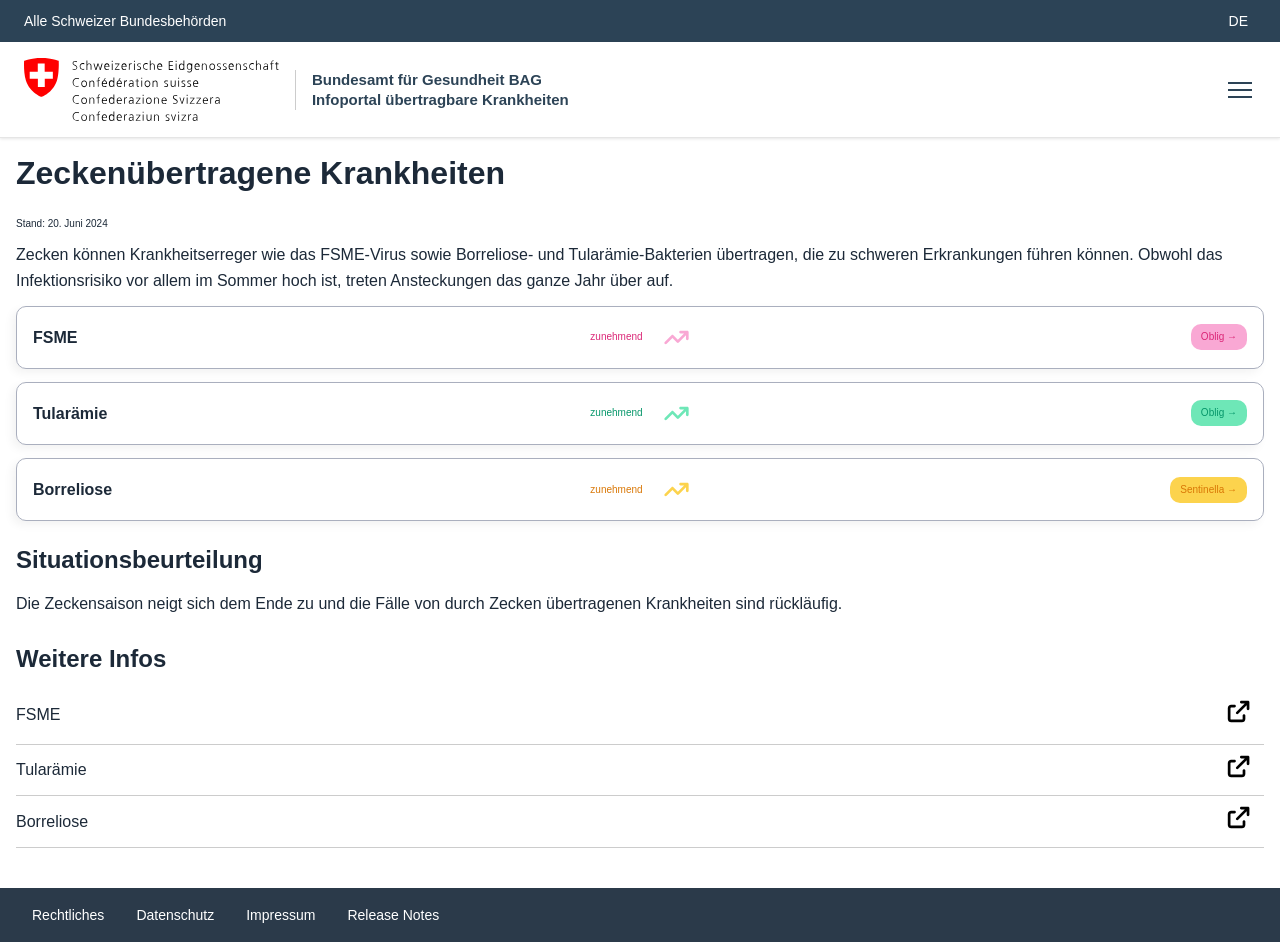
==== commit a277a969: "Weitere Infos Startseite grössen angepasst" ====
--- a/docs/index.html
+++ b/docs/index.html
@@ -185,11 +185,11 @@
       </section>
  <div class="Untertitel">Weitere Infos</div>
       <!-- 3. Abschnitt Weitere Infos -->
-      <section id="content">
+      <section class="content">
       
       <a href="https://www.bag.admin.ch/de/fruehsommer-meningoenzephalitis-fsme">
   <div class="KrankheitLink">
-    <div>FSME</div>
+    <p>FSME</p>
     <div>  <svg viewBox="0 0 640 640">
         <path d="M384 64C366.3 64 352 78.3 352 96C352 113.7 366.3 128 384 128L466.7 128L265.3 329.4C252.8 341.9 252.8 362.2 265.3 374.7C277.8 387.2 298.1 387.2 310.6 374.7L512 173.3L512 256C512 273.7 526.3 288 544 288C561.7 288 576 273.7 576 256L576 96C576 78.3 561.7 64 544 64L384 64zM144 160C99.8 160 64 195.8 64 240L64 496C64 540.2 99.8 576 144 576L400 576C444.2 576 480 540.2 480 496L480 416C480 398.3 465.7 384 448 384C430.3 384 416 398.3 416 416L416 496C416 504.8 408.8 512 400 512L144 512C135.2 512 128 504.8 128 496L128 240C128 231.2 135.2 224 144 224L224 224C241.7 224 256 209.7 256 192C256 174.3 241.7 160 224 160L144 160z"/>
     </svg></div>
--- a/docs/style.css
+++ b/docs/style.css
@@ -393,8 +393,7 @@
   transform: scale(1.05); /* Vergrößert den Button leicht beim Hover */
 }
 
-#content {
-  margin-top: 20px;
+.content {
   padding: 0px;
   /*background-color: #ffffff;*/
   /* border: 1px solid #ccc;*/
@@ -402,9 +401,9 @@
 }
 
 #contentInfos {
-  margin-top: 20px;
-  padding: 10px;
-  background-color: #ffffff;
+  margin-top: 10px;
+  padding: 0px;
+  background-color: #741b1b;
   border: 1px solid #ccc;
   border-radius: 6px;
 }
@@ -428,14 +427,14 @@
 }
 
 .KrankheitLink svg {
-  width: 24px;
-  height: 24px;
+  width: 4vw;
+  height: 3vh;
   color: var(--schriftfarbe-bag-link); /* Standardfarbe für das SVG */
 }
 
 .Trennlinie {
   border-top: 1px solid #ccc;
-  margin: 20px 0;
+  margin: 0.5rem 0;
 }
 
 .TitelButton {
@@ -454,6 +453,7 @@
   padding: 16px 32px; /* Innenabstand oben/unten und links/rechts */
   font-family: sans-serif;
   font-size: 14px;
+  margin-top: 2rem; /* Abstand zum oberen Inhalt */
 }
 
 .navigation-top {
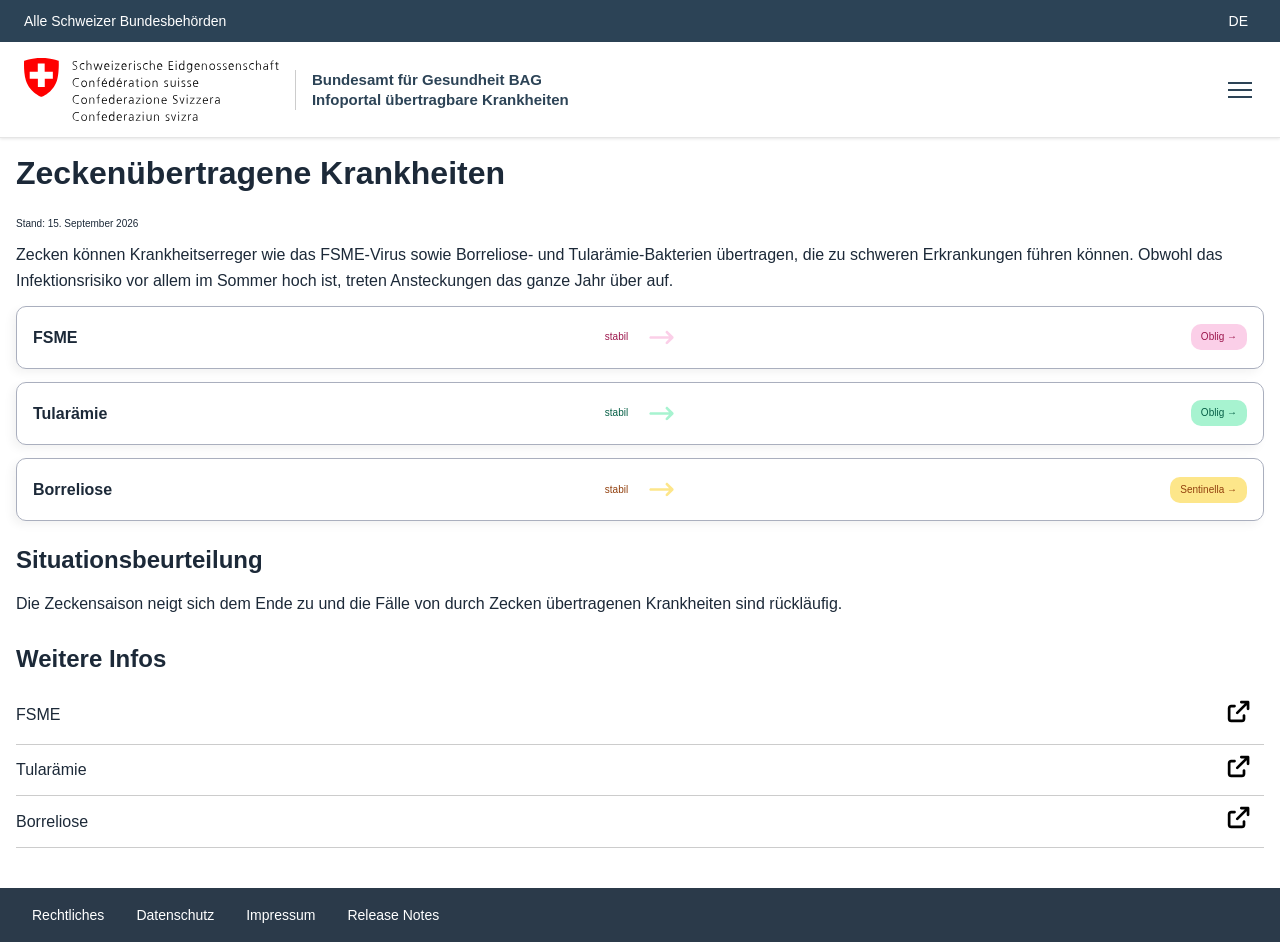
==== commit c9d01192: "Trend angepasst, Farben habe Farben definiert und Trendpfeile und Text angepasst wie BAG seite heute" ====
--- a/docs/index.html
+++ b/docs/index.html
@@ -56,7 +56,7 @@
       Zeckenübertragene Krankheiten
     </div>
 
-      <span class="Label">Stand: 20. Juni 2024</span>
+      <span class="Label">Stand: 15. September 2026</span>
 <!-- 1.> Abschnitt Zeckentext-->
       <div>
         <p>
@@ -82,12 +82,10 @@
 
   <div class="Trendbereich">
     <div class="Bennenung-Trend-FSME">
-      zunehmend
+      stabil
     </div>
  <div class="Trend-Icon-FSME">
-  <svg xmlns="http://www.w3.org/2000/svg" viewBox="0 0 640 640" fill="currentColor" class="trend-arrow">
-    <path d="M416 224C398.3 224 384 209.7 384 192C384 174.3 398.3 160 416 160L576 160C593.7 160 608 174.3 608 192L608 352C608 369.7 593.7 384 576 384C558.3 384 544 369.7 544 352L544 269.3L374.6 438.7C362.1 451.2 341.8 451.2 329.3 438.7L224 333.3L86.6 470.6C74.1 483.1 53.8 483.1 41.3 470.6C28.8 458.1 28.8 437.8 41.3 425.3L201.3 265.3C213.8 252.8 234.1 252.8 246.6 265.3L352 370.7L498.7 224L416 224z"/>
-  </svg>
+ <svg xmlns="http://www.w3.org/2000/svg" viewBox="0 0 640 640"><!--!Font Awesome Free 7.3.1 by @fontawesome - https://fontawesome.com License - https://fontawesome.com/license/free Copyright 2026 Fonticons, Inc.--><path d="M342.6 41.4C330.1 28.9 309.8 28.9 297.3 41.4L169.3 169.4C156.8 181.9 156.8 202.2 169.3 214.7C181.8 227.2 202.1 227.2 214.6 214.7L288 141.3L288 576C288 593.7 302.3 608 320 608C337.7 608 352 593.7 352 576L352 141.3L425.4 214.7C437.9 227.2 458.2 227.2 470.7 214.7C483.2 202.2 483.2 181.9 470.7 169.4L342.7 41.4z"/></svg>
  </div>
   </div>
 
@@ -117,12 +115,10 @@
 
   <div class="Trendbereich">
     <div class="Bennenung-Trend-Tularaemie">
-      zunehmend
+      stabil
     </div>
  <div class="Trend-Icon-Tularaemie">
-  <svg xmlns="http://www.w3.org/2000/svg" viewBox="0 0 640 640" fill="currentColor" class="trend-arrow">
-    <path d="M416 224C398.3 224 384 209.7 384 192C384 174.3 398.3 160 416 160L576 160C593.7 160 608 174.3 608 192L608 352C608 369.7 593.7 384 576 384C558.3 384 544 369.7 544 352L544 269.3L374.6 438.7C362.1 451.2 341.8 451.2 329.3 438.7L224 333.3L86.6 470.6C74.1 483.1 53.8 483.1 41.3 470.6C28.8 458.1 28.8 437.8 41.3 425.3L201.3 265.3C213.8 252.8 234.1 252.8 246.6 265.3L352 370.7L498.7 224L416 224z"/>
-  </svg>
+<svg xmlns="http://www.w3.org/2000/svg" viewBox="0 0 640 640"><!--!Font Awesome Free 7.3.1 by @fontawesome - https://fontawesome.com License - https://fontawesome.com/license/free Copyright 2026 Fonticons, Inc.--><path d="M342.6 41.4C330.1 28.9 309.8 28.9 297.3 41.4L169.3 169.4C156.8 181.9 156.8 202.2 169.3 214.7C181.8 227.2 202.1 227.2 214.6 214.7L288 141.3L288 576C288 593.7 302.3 608 320 608C337.7 608 352 593.7 352 576L352 141.3L425.4 214.7C437.9 227.2 458.2 227.2 470.7 214.7C483.2 202.2 483.2 181.9 470.7 169.4L342.7 41.4z"/></svg>
  </div>
   </div>
 
@@ -152,12 +148,10 @@
 
   <div class="Trendbereich">
     <div class="Bennenung-Trend-Borreliose">
-      zunehmend
+      stabil
     </div>
  <div class="Trend-Icon-Borreliose">
-  <svg xmlns="http://www.w3.org/2000/svg" viewBox="0 0 640 640" fill="currentColor" class="trend-arrow">
-    <path d="M416 224C398.3 224 384 209.7 384 192C384 174.3 398.3 160 416 160L576 160C593.7 160 608 174.3 608 192L608 352C608 369.7 593.7 384 576 384C558.3 384 544 369.7 544 352L544 269.3L374.6 438.7C362.1 451.2 341.8 451.2 329.3 438.7L224 333.3L86.6 470.6C74.1 483.1 53.8 483.1 41.3 470.6C28.8 458.1 28.8 437.8 41.3 425.3L201.3 265.3C213.8 252.8 234.1 252.8 246.6 265.3L352 370.7L498.7 224L416 224z"/>
-  </svg>
+ <svg xmlns="http://www.w3.org/2000/svg" viewBox="0 0 640 640"><!--!Font Awesome Free 7.3.1 by @fontawesome - https://fontawesome.com License - https://fontawesome.com/license/free Copyright 2026 Fonticons, Inc.--><path d="M342.6 41.4C330.1 28.9 309.8 28.9 297.3 41.4L169.3 169.4C156.8 181.9 156.8 202.2 169.3 214.7C181.8 227.2 202.1 227.2 214.6 214.7L288 141.3L288 576C288 593.7 302.3 608 320 608C337.7 608 352 593.7 352 576L352 141.3L425.4 214.7C437.9 227.2 458.2 227.2 470.7 214.7C483.2 202.2 483.2 181.9 470.7 169.4L342.7 41.4z"/></svg>
  </div>
   </div>
 
--- a/docs/style.css
+++ b/docs/style.css
@@ -1,12 +1,12 @@
 :root {
   --schriftfarbe-bag: #1c2938;
   --schriftfarbe-bag-link: #4c1d95;
-  --farbe-fsme: #db2777;
-  --farbe-fsme-hell: #f9a8d4;
-  --farbe-tularaemie: #059669;
-  --farbe-tularaemie-hell: #6ee7b7;
-  --farbe-borreliose: #d97706;
-  --farbe-borreliose-hell: #fcd34d;
+  --farbe-fsme: #9d174d;
+  --farbe-fsme-hell: #fbcfe8;
+  --farbe-tularaemie: #065f46;
+  --farbe-tularaemie-hell: #a7f3d0;
+  --farbe-borreliose: #92400e;
+  --farbe-borreliose-hell: #fde68a;
 }
 
 * {
@@ -324,6 +324,7 @@
   color: var(--farbe-fsme-hell);
   height: 3vh;
   width: 3vh;
+  rotate: 90deg; /* Dreht den Pfeil um 90 Grad */
 }
 
 .Meldesystem-FSME {
@@ -350,6 +351,7 @@
   color: var(--farbe-tularaemie-hell);
   height: 3vh;
   width: 3vh;
+  rotate: 90deg; /* Dreht den Pfeil um 90 Grad */
 }
 
 .Meldesystem-Tularaemie {
@@ -376,6 +378,13 @@
   color: var(--farbe-borreliose-hell);
   height: 3vh;
   width: 3vh;
+  rotate: 90deg; /* Dreht den Pfeil um 90 Grad */
+}
+
+.Trend-Icon-FSME svg,
+.Trend-Icon-Tularaemie svg,
+.Trend-Icon-Borreliose svg {
+  fill: currentColor;
 }
 
 .Meldesystem-Borreliose {
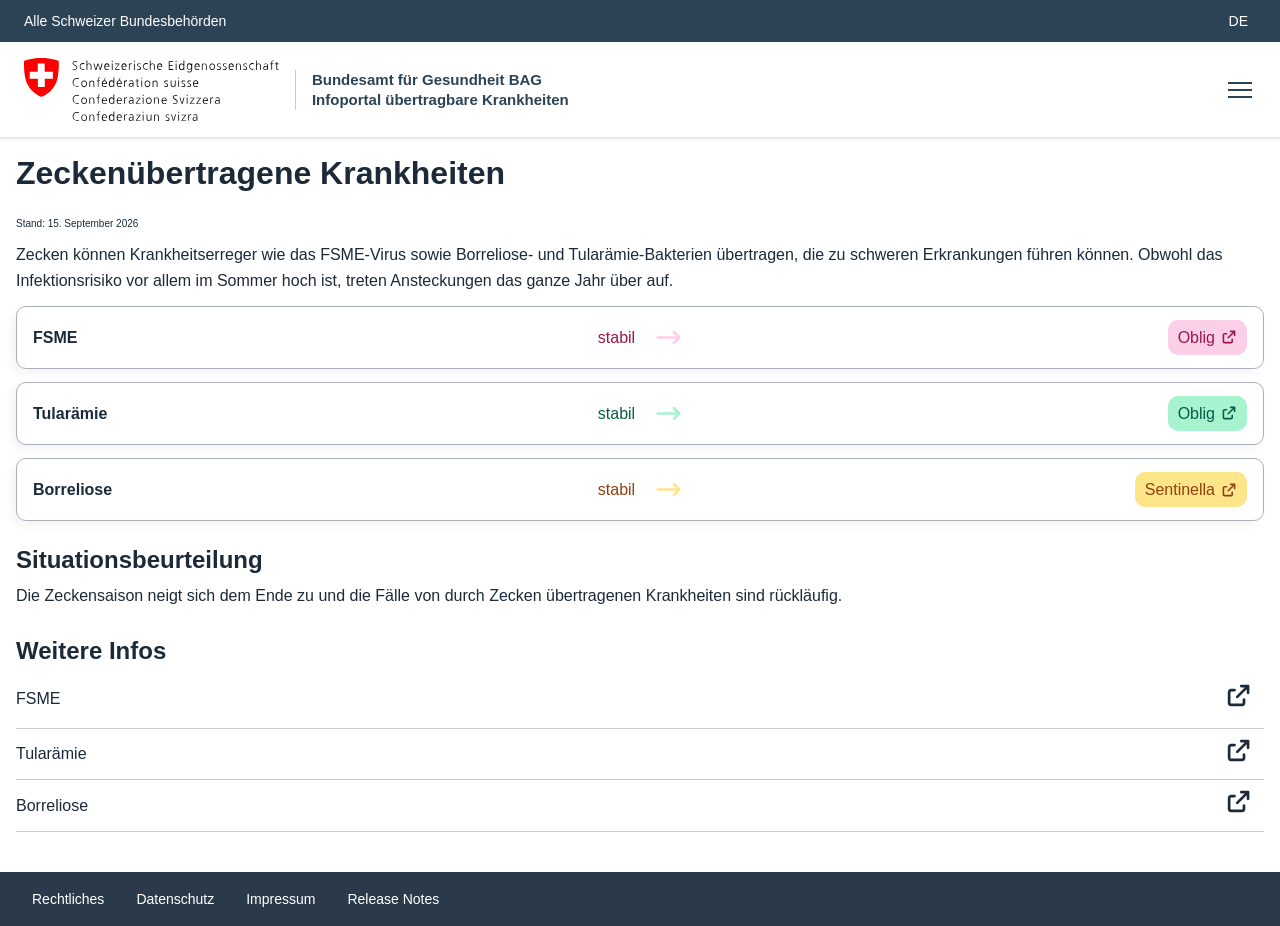
==== commit 9420ee25: "Link-Icon Startseite Meldesystem, animationsdauer angepasst Lupe" ====
--- a/docs/index.html
+++ b/docs/index.html
@@ -97,7 +97,10 @@
     onclick="event.stopPropagation();"
   >
     <span>Oblig</span>
-    <span class="Pfeil">→</span>
+    <span class="Pfeil"><svg viewBox="0 0 640 640">
+        <path d="M384 64C366.3 64 352 78.3 352 96C352 113.7 366.3 128 384 128L466.7 128L265.3 329.4C252.8 341.9 252.8 362.2 265.3 374.7C277.8 387.2 298.1 387.2 310.6 374.7L512 173.3L512 256C512 273.7 526.3 288 544 288C561.7 288 576 273.7 576 256L576 96C576 78.3 561.7 64 544 64L384 64zM144 160C99.8 160 64 195.8 64 240L64 496C64 540.2 99.8 576 144 576L400 576C444.2 576 480 540.2 480 496L480 416C480 398.3 465.7 384 448 384C430.3 384 416 398.3 416 416L416 496C416 504.8 408.8 512 400 512L144 512C135.2 512 128 504.8 128 496L128 240C128 231.2 135.2 224 144 224L224 224C241.7 224 256 209.7 256 192C256 174.3 241.7 160 224 160L144 160z"/>
+    </svg>
+    </span>
   </a>
 
 </div>
@@ -130,7 +133,9 @@
     onclick="event.stopPropagation();"
   >
     <span>Oblig</span>
-    <span class="Pfeil">→</span>
+    <span class="Pfeil"><svg viewBox="0 0 640 640">
+        <path d="M384 64C366.3 64 352 78.3 352 96C352 113.7 366.3 128 384 128L466.7 128L265.3 329.4C252.8 341.9 252.8 362.2 265.3 374.7C277.8 387.2 298.1 387.2 310.6 374.7L512 173.3L512 256C512 273.7 526.3 288 544 288C561.7 288 576 273.7 576 256L576 96C576 78.3 561.7 64 544 64L384 64zM144 160C99.8 160 64 195.8 64 240L64 496C64 540.2 99.8 576 144 576L400 576C444.2 576 480 540.2 480 496L480 416C480 398.3 465.7 384 448 384C430.3 384 416 398.3 416 416L416 496C416 504.8 408.8 512 400 512L144 512C135.2 512 128 504.8 128 496L128 240C128 231.2 135.2 224 144 224L224 224C241.7 224 256 209.7 256 192C256 174.3 241.7 160 224 160L144 160z"/>
+    </svg></span>
   </a>
 
 
@@ -163,7 +168,9 @@
     onclick="event.stopPropagation();"
   >
     <span>Sentinella</span>
-    <span class="Pfeil">→</span>
+    <span class="Pfeil"><svg viewBox="0 0 640 640">
+        <path d="M384 64C366.3 64 352 78.3 352 96C352 113.7 366.3 128 384 128L466.7 128L265.3 329.4C252.8 341.9 252.8 362.2 265.3 374.7C277.8 387.2 298.1 387.2 310.6 374.7L512 173.3L512 256C512 273.7 526.3 288 544 288C561.7 288 576 273.7 576 256L576 96C576 78.3 561.7 64 544 64L384 64zM144 160C99.8 160 64 195.8 64 240L64 496C64 540.2 99.8 576 144 576L400 576C444.2 576 480 540.2 480 496L480 416C480 398.3 465.7 384 448 384C430.3 384 416 398.3 416 416L416 496C416 504.8 408.8 512 400 512L144 512C135.2 512 128 504.8 128 496L128 240C128 231.2 135.2 224 144 224L224 224C241.7 224 256 209.7 256 192C256 174.3 241.7 160 224 160L144 160z"/>
+    </svg></span>
   </a>
 
 
--- a/docs/style.css
+++ b/docs/style.css
@@ -39,7 +39,7 @@
   font-size: 1.5rem;
   font-weight: bold;
   color: var(--schriftfarbe-bag);
-  margin-bottom: 1rem;
+  margin-bottom: 0.5rem;
   margin-top: 1rem;
   line-height: 1.2;
 }
@@ -68,9 +68,18 @@
 
 .Untertitel-row {
   display: flex;
-  align-items: center;
+  align-items: flex-start;
   gap: 10px;
   margin-top: 1rem;
+}
+
+.Untertitel-row .Untertitel-text {
+  flex: 1;
+}
+
+.Untertitel-row .Zeckenbutton {
+  margin-left: auto;
+  margin-top: 0.75rem;
 }
 
 .site-header {
@@ -311,13 +320,13 @@
 }
 
 .ButtonsK:hover {
-  background-color: #f0f0f0; /* Hellerer Hintergrund beim Hover */
+  background-color: #1c293809;
   box-shadow: -4px 4px 15px 0 rgba(0, 0, 0, 0.1); /* Leicht verstärkter Schatten beim Hover */
 }
 
 .Bennenung-Trend-FSME {
   color: var(--farbe-fsme);
-  font-size: 0.625rem;
+  font-size: 1rem;
 }
 
 .Trend-Icon-FSME {
@@ -328,8 +337,11 @@
 }
 
 .Meldesystem-FSME {
+  display: inline-flex;
+  align-items: center;
+  gap: 6px;
   color: var(--farbe-fsme);
-  font-size: 0.625rem;
+  font-size: 1rem;
   background-color: var(--farbe-fsme-hell);
   border-radius: 10px;
   padding: 5px 10px;
@@ -344,7 +356,7 @@
 
 .Bennenung-Trend-Tularaemie {
   color: var(--farbe-tularaemie);
-  font-size: 0.625rem;
+  font-size: 1rem;
 }
 
 .Trend-Icon-Tularaemie {
@@ -355,8 +367,11 @@
 }
 
 .Meldesystem-Tularaemie {
+  display: inline-flex;
+  align-items: center;
+  gap: 6px;
   color: var(--farbe-tularaemie);
-  font-size: 0.625rem;
+  font-size: 1rem;
   background-color: var(--farbe-tularaemie-hell);
   border-radius: 10px;
   padding: 5px 10px;
@@ -371,7 +386,7 @@
 
 .Bennenung-Trend-Borreliose {
   color: var(--farbe-borreliose);
-  font-size: 0.625rem;
+  font-size: 1rem;
 }
 
 .Trend-Icon-Borreliose {
@@ -388,8 +403,11 @@
 }
 
 .Meldesystem-Borreliose {
+  display: inline-flex;
+  align-items: center;
+  gap: 6px;
   color: var(--farbe-borreliose);
-  font-size: 0.625rem;
+  font-size: 1rem;
   background-color: var(--farbe-borreliose-hell);
   border-radius: 10px;
   padding: 5px 10px;
@@ -400,6 +418,22 @@
 
 .Meldesystem-Borreliose:hover {
   transform: scale(1.05); /* Vergrößert den Button leicht beim Hover */
+}
+
+.Pfeil {
+  display: flex;
+  align-items: center;
+  justify-content: center;
+  width: 1em;
+  height: 1em;
+}
+
+.Meldesystem-FSME .Pfeil svg,
+.Meldesystem-Tularaemie .Pfeil svg,
+.Meldesystem-Borreliose .Pfeil svg {
+  width: 1em;
+  height: 1em;
+  fill: currentColor;
 }
 
 .content {
@@ -438,7 +472,8 @@
 .KrankheitLink svg {
   width: 4vw;
   height: 3vh;
-  color: var(--schriftfarbe-bag-link); /* Standardfarbe für das SVG */
+  color: inherit;
+  fill: currentColor;
 }
 
 .Trennlinie {
@@ -471,6 +506,8 @@
   z-index: 10;
   background-color: #ffffff;
   color: var(--schriftfarbe-bag);
+  font-weight: bold;
+  font-size: 1rem;
   box-shadow: 0px 8px 10px -5px rgba(188, 185, 185, 0.3);
   padding: 10px 24px;
   margin-left: -1rem;
@@ -519,7 +556,8 @@
 }
 
 .Link {
-  color: var(--schriftfarbe-bag-link);
+  color: var(--farbe-fsme);
+  font-size: 0.75rem;
   text-decoration: underline;
   transition: color 0.3s ease;
 }
@@ -531,37 +569,48 @@
 .info-box {
   display: flex; /* Bringt Bild und Text nebeneinander */
   align-items: center; /* Zentriert Bild und Text vertikal */
-  gap: 20px; /* Abstand zwischen Bild und Text */
-  font-family: Arial, sans-serif;
+  gap: 50px; /* Abstand zwischen Bild und Text */
+  font-family:
+    Noto Sans,
+    sans-serif;
   max-width: 500px; /* Maximale Breite der Box */
-  padding-top: 20px;
+  padding: 10px; /* Innenabstand */
+  color: var(--farbe-fsme);
+  border: 0.1px solid transparent;
+  border-radius: 10px; /* Abgerundete Ecken */
+  box-shadow: -4px 4px 10px 0 color-mix(in srgb, currentColor 5%, transparent);
+}
+
+.info-box + .info-box {
+  margin-top: 0.5rem;
 }
 
 /* Bild-Bereich links */
 .info-box-image svg {
-  width: 30px; /* Anpassen nach Bedarf */
+  width: 50px; /* Anpassen nach Bedarf */
   height: 30px;
   color: var(--farbe-fsme); /* Farbe für das SVG */
   fill: currentColor;
   align-self: flex-start; /* Bild oben ausrichten */
   object-fit: cover;
   border-radius: 4px; /* Leichte Abrundung der Ecken */
-  padding: 10px; /* Innenabstand für das Bild */
 
   display: block;
+  transform: scale(2);
+  transform-origin: left center;
 }
 
 .info-box-image.bg-color-fsme {
-  background-color: var(--farbe-fsme-hell); /* Pink */
+  background-color: white; /* Weiß */
   border-radius: 4px;
 }
 
 .info-box-image.bg-color-tularaemie {
-  background-color: var(--farbe-tularaemie); /* Lila */
+  background-color: white; /* Weiß */
   border-radius: 4px;
 }
 .info-box-image.bg-color-borreliose {
-  background-color: var(--farbe-borreliose); /* Rosa */
+  background-color: white; /* Weiß */
   border-radius: 4px;
 }
 
@@ -569,44 +618,31 @@
 .info-box-content {
   display: flex;
   flex-direction: column; /* Ordnet die 3 Textzeilen untereinander an */
-  gap: 4px; /* Abstand zwischen den Textzeilen */
-}
-
-/* Zeile 1: Kategoriestext (grau & klein) */
-.info-box-content .category {
-  font-size: 14px;
-  color: #999999;
-}
-
-/* Zeile 2: Titel (fett & dunkel) */
-.info-box-content .title {
-  margin: 0; /* Standart-Abstände des h3 entfernen */
-  font-size: 20px;
-  font-weight: bold;
-  color: #1a2b3c;
-}
-
-/* Zeile 3: Beschreibungstext */
-.info-box-content .description {
-  margin: 0; /* Standart-Abstände des p entfernen */
-  font-size: 14px;
-  color: #333333;
+  gap: 0;
+  line-height: 1.2;
+}
+
+.info-box-content > span,
+.info-box-content > .Lauftext-bold,
+.info-box-content > .Label,
+.info-box-content > p {
+  margin: 0.25rem;
 }
 
 #c_Radial_FSME {
-  border: 1px solid magenta;
+  border: 1px solid transparent;
   width: 350px;
   height: 400px;
 }
 
 #c_Karte_FSME {
-  border: 1px solid magenta;
+  border: 1px solid transparent;
   width: 350px;
   height: 680px;
 }
 
 #c_AgeGroup_FSME {
-  border: 1px solid magenta;
+  border: 1px solid transparent;
   width: 350px;
   height: 420px;
 }
@@ -661,9 +697,9 @@
 /* position and style the slider */
 #c_AgeGroup_FSME input[type="range"] {
   position: absolute;
-  left: 35px;
+  left: 0px;
   top: 365px;
-  width: 280px;
+  width: 370px;
   height: 5px;
   margin: 0;
 
@@ -703,9 +739,9 @@
 /* position and style the slider */
 #c_Karte_FSME input[type="range"] {
   position: absolute;
-  left: 35px;
+  left: 0px;
   top: 395px;
-  width: 280px;
+  width: 370px;
   height: 5px;
   margin: 0;
   z-index: 0;
@@ -724,7 +760,7 @@
   -webkit-appearance: none;
   width: 18px;
   height: 18px;
-  background: #be185d;
+  background: #9d174d;
   border-radius: 50%;
   cursor: pointer;
 }
@@ -732,7 +768,7 @@
 #c_Karte_FSME input[type="range"]::-moz-range-thumb {
   width: 18px;
   height: 18px;
-  background: #0a3c6e;
+  background: #9d174d;
   border: none;
   border-radius: 50%;
   cursor: pointer;
@@ -743,21 +779,60 @@
   display: none;
 }
 
+@keyframes elastic-bounce-short {
+  0%,
+  16.67%,
+  50%,
+  66.67%,
+  100% {
+    transform: translateY(0) scale(1, 1);
+  }
+  5%,
+  55% {
+    transform: translateY(-18px) scale(0.95, 1.05);
+  }
+  8.33%,
+  58.33% {
+    transform: translateY(0) scale(1.08, 0.92);
+  }
+  10.83%,
+  60.83% {
+    transform: translateY(-6px) scale(0.98, 1.02);
+  }
+}
+
+@keyframes elastic-bounce {
+  0%,
+  1%,
+  100% {
+    transform: translateY(0) scale(1, 1);
+  }
+  0.33% {
+    transform: translateY(-18px) scale(0.95, 1.05);
+  }
+  0.55% {
+    transform: translateY(0) scale(1.08, 0.92);
+  }
+  0.72% {
+    transform: translateY(-6px) scale(0.98, 1.02);
+  }
+}
+
 .Zeckenbutton {
   display: flex;
   align-items: center;
   justify-content: center;
-  border: 0.5px solid rgba(255, 255, 255, 0);
-  background-color: #ffffff00;
+  border: 1px solid transparent;
   border-radius: 10px;
-}
-
-.Zeckenbutton:hover {
-  transform: scale(1.05); /* Vergrößert den Button leicht beim Hover */
-  transition: transform 0.3s ease; /* Sanfte Animation beim Hover */
+  background-color: #fff;
+  box-shadow: -4px 4px 10px 0 color-mix(in srgb, currentColor 5%, transparent);
+  padding: 5px;
 }
 
 .Zeckenbutton svg {
-  width: 130px;
-  height: 130px;
-}
+  width: 30px;
+  height: 30px;
+  color: var(--farbe-fsme);
+  fill: currentColor;
+  animation: elastic-bounce 30s ease 3s infinite;
+}
